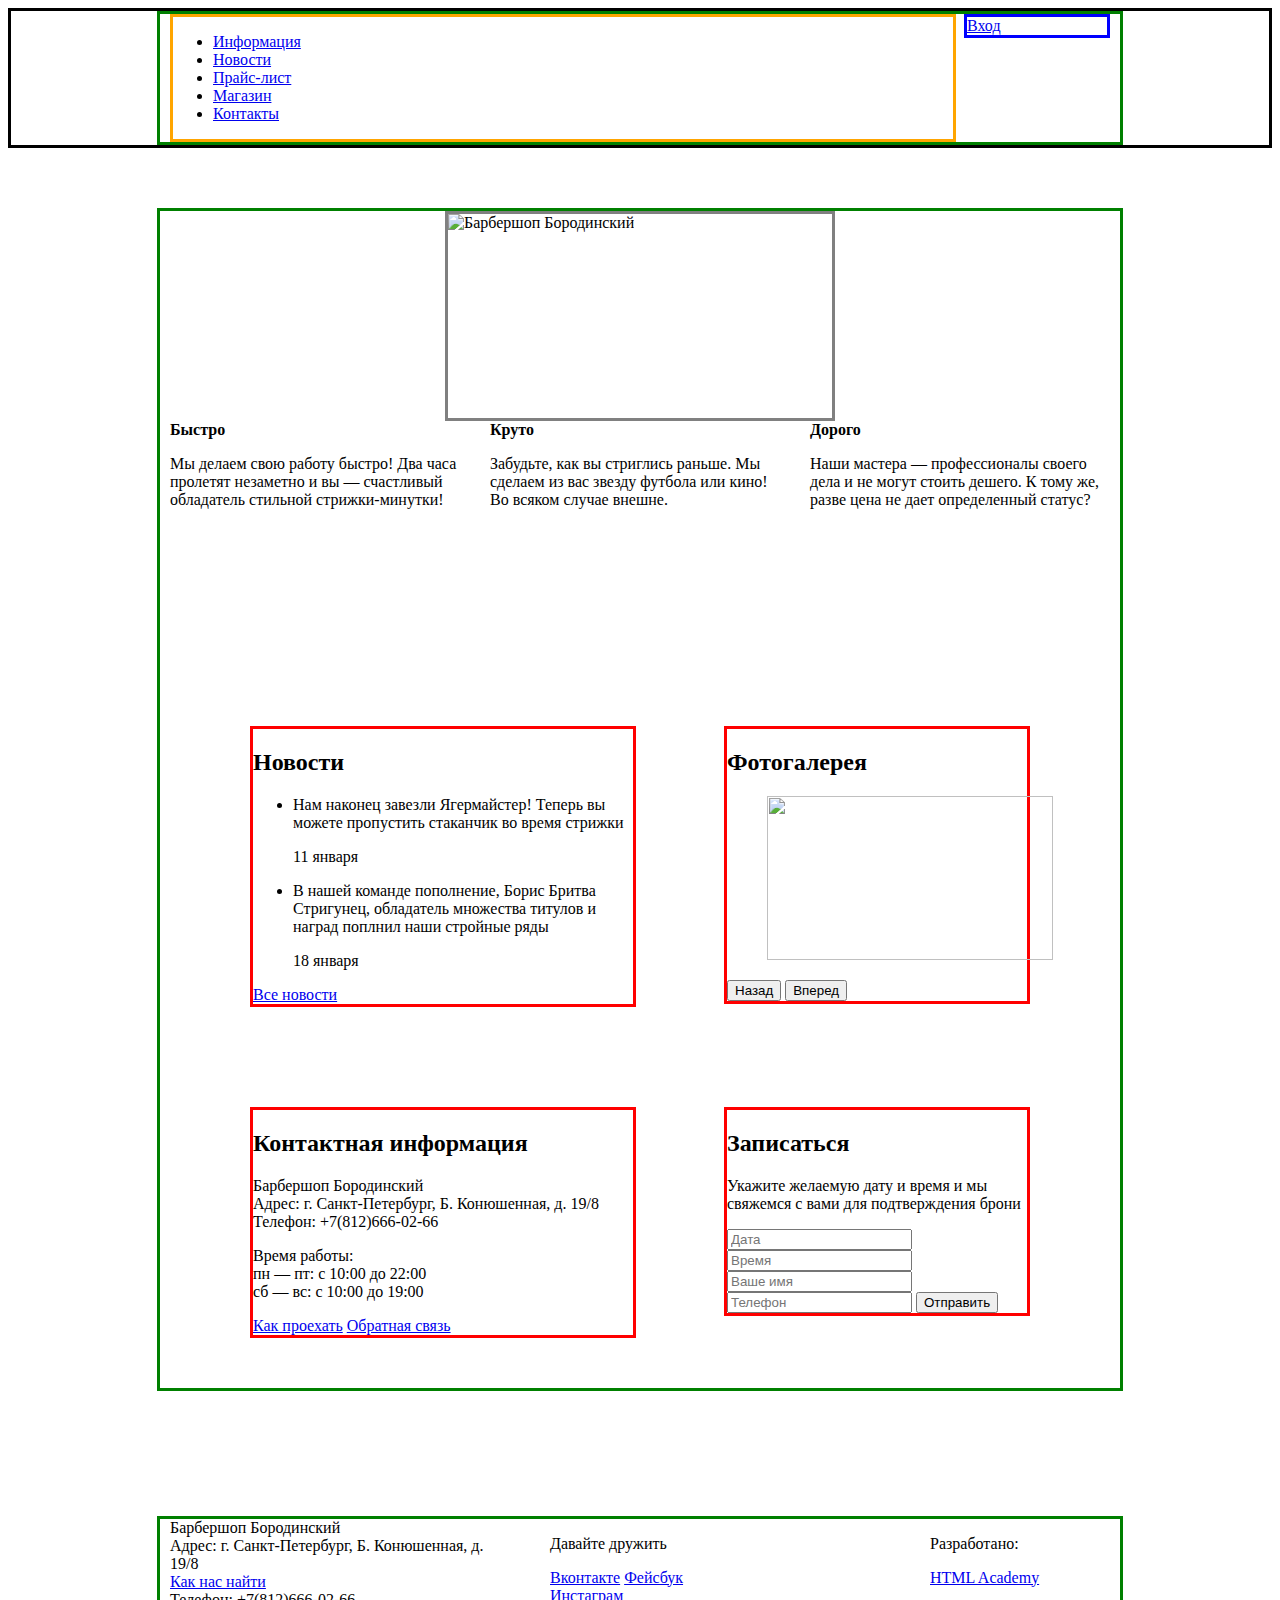
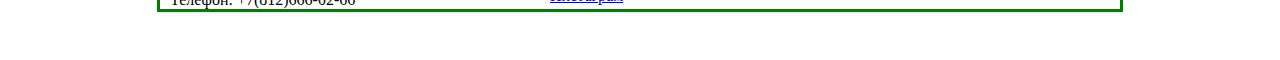
==== index.html @ 7cfe1f8f "сетка" ====
<!DOCTYPE html>
<html lang="ru">
  <head>
    <meta charset="utf-8">
    <title>Барбершоп "Бородинский"</title>
    <link rel="stylesheet" href="style.css">
  </head>
  <body>

    <header class="main-header">
      <div class="container clearfix">
        <nav class="main-navigation">
          <ul>
            <li>
              <a href="#">Информация</a>
            </li>
            <li>
              <a href="#">Новости</a>
            </li>
            <li>
              <a href="#">Прайс-лист</a>
            </li>
            <li>
              <a href="#">Магазин</a>
            </li>
            <li>
              <a href="#">Контакты</a>
            </li>
          </ul>
        </nav>
        <div class="user-block">
          <a class="login" href="#">Вход</a>
        </div>
      </div>
    </header>

      <main class="container">
        <div class="index-logo">
          <img src="img/index-logo.png" width="368" height="204" alt="Барбершоп Бородинский">
        </div>

        <section class="features clearfix">
          <div class="features-item">
            <b class="features-name">Быстро</b>
            <p>Мы делаем свою работу быстро! Два часа пролетят незаметно и вы — счастливый обладатель стильной стрижки-минутки!</p>
          </div>
          <div class="features-item">
            <b class="features-name">Круто</b>
            <p>Забудьте, как вы стриглись раньше. Мы сделаем из вас звезду футбола или кино! Во всяком случае внешне.</p>
          </div>
          <div class="features-item">
            <b class="features-name">Дорого</b>
            <p>Наши мастера — профессионалы своего дела и не могут стоить дешего. К тому же, разве цена не дает определенный статус?</p>
          </div>
        </section>

        <div class="index-content clearfix">
          <div class="index-content-left">
            <h2 class="index-content-title">Новости</h2>
              <ul class="news-preview">
                <li>
                  <p>Нам наконец завезли Ягермайстер! Теперь вы можете пропустить стаканчик во время стрижки</p>
                  <time datetime="2016-01-11">11 января</time>
                </li>
                <li>
                  <p>В нашей команде пополнение, Борис Бритва Стригунец, обладатель множества титулов и наград поплнил наши стройные ряды</p>
                  <time datetime="2016-01-18">18 января</time>
                </li>
              </ul>
              <a class="btn" href="#">Все новости</a>
          </div>
          <div class="index-content-right">
            <h2 class="index-content-title">Фотогалерея</h2>
            <div class="gallery">
              <figure class="gallery-content">
                <img src="img/photo-1.jpg" width="286" height="164" alt="">
              </figure>
              <button class="btn gallery-prev">Назад</button>
              <button class="btn gallery-next">Вперед</button>
            </div>
          </div>
        </div>

        <div class="index-content clearfix">
          <div class="index-content-left">
            <h2 class="index-content-title">Контактная информация</h2>
            <p>
              Барбершоп Бородинский<br>
              Адрес: г. Санкт-Петербург, Б. Конюшенная, д. 19/8<br>
              Телефон: +7(812)666-02-66
            </p>
            <p>
              Время работы:<br>
              пн — пт: c 10:00 до 22:00<br>
              сб — вс: с 10:00 до 19:00
            </p>
            <a class="btn" href="#">Как проехать</a>
            <a class="btn" href="#">Обратная связь</a>
          </div>
          <div class="index-content-right">
            <h2 class="index-content-title">Записаться</h2>
            <p>Укажите желаемую дату и время и мы свяжемся с вами для подтверждения брони</p>
            <form class="appointment-form" action="echo.htmlacademy.ru" method="post">
            <input type="text" name="date" value="" placeholder="Дата">
            <input type="text" name="time" value="" placeholder="Время">
            <input type="text" name="name" value="" placeholder="Ваше имя">
            <input type="tel" name="phone" value="" placeholder="Телефон">
            <button class="btn" type="submit">Отправить</button>
          </form>
          </div>
        </div>
      </main>

      <footer class="main-footer">
        <div class="container clearfix">
          <section class="footer-contacts">
            Барбершоп Бородинский<br>
            Адрес: г. Санкт-Петербург, Б. Конюшенная, д. 19/8<br>
            <a href="#">Как нас найти</a><br>
            Телефон: +7(812)666-02-66
          </section>
          <section class="footer-social">
            <p>Давайте дружить</p>
            <a class="social-btn social-btn-vk" href="#">Вконтакте</a>
            <a class="social-btn social-btn-fb" href="#">Фейсбук</a>
            <a class="social-btn social-btn-inst" href="#">Инстаграм</a>
          </section>
          <section class="footer-copyright">
            <p>Разработано:</p>
            <a class="btn" href="https://htmlacademy.ru">HTML Academy</a>
          </section>
        </div>
      </footer>
  </body>
</html>
---- style.css ----
body{
  background-color: #ffffff;
/*  background-image: url('barbershop-index.jpg');*/
  background-position: 50% 0%;
}

.main-header{
  border: 3px solid black;
  margin-bottom: 60px;
}

.container{
  width: 940px;
  padding: 0 10px;
  margin: 0 auto;
  border: 3px solid green;
}

.main-navigation{
  border: 3px solid orange;
  width: 780px;
  float: left;
}

.user-block{
    border: 3px solid blue;
    width: 140px;
    float: right;
}

.clearfix::after{
  content: '';
  display:table;
  clear: both;
}

.index-logo{
  height: 204px;
  width: 384px;
  margin-left: auto;
  margin-right: auto;
  border: 3px solid gray;
}

.features{
  margin-bottom: 80px;
}

.features-item{
  float: left;
  width: 300px;
  margin-right: 20px;
  min-height: 175px;
}

.features-item:last-child{
  margin-right: 0;
}

.index-content{
  padding: 50px 80px;
}

.index-content-left{
  width: 380px;
  float: left;
    border: 3px solid red;
}

.index-content-right{
  width: 300px;
  float: right;
    border: 3px solid red;
}

.main-footer{
  margin-top: 65px;
  padding-top: 60px;
  padding-bottom: 40px;
}

.footer-contacts{
  float: left;
  width: 320px;
  margin-right: 60px;
}

.footer-social{
  float: left;
  width: 180px;
}

.footer-copyright{
   float: right;
   width: 180px;
}
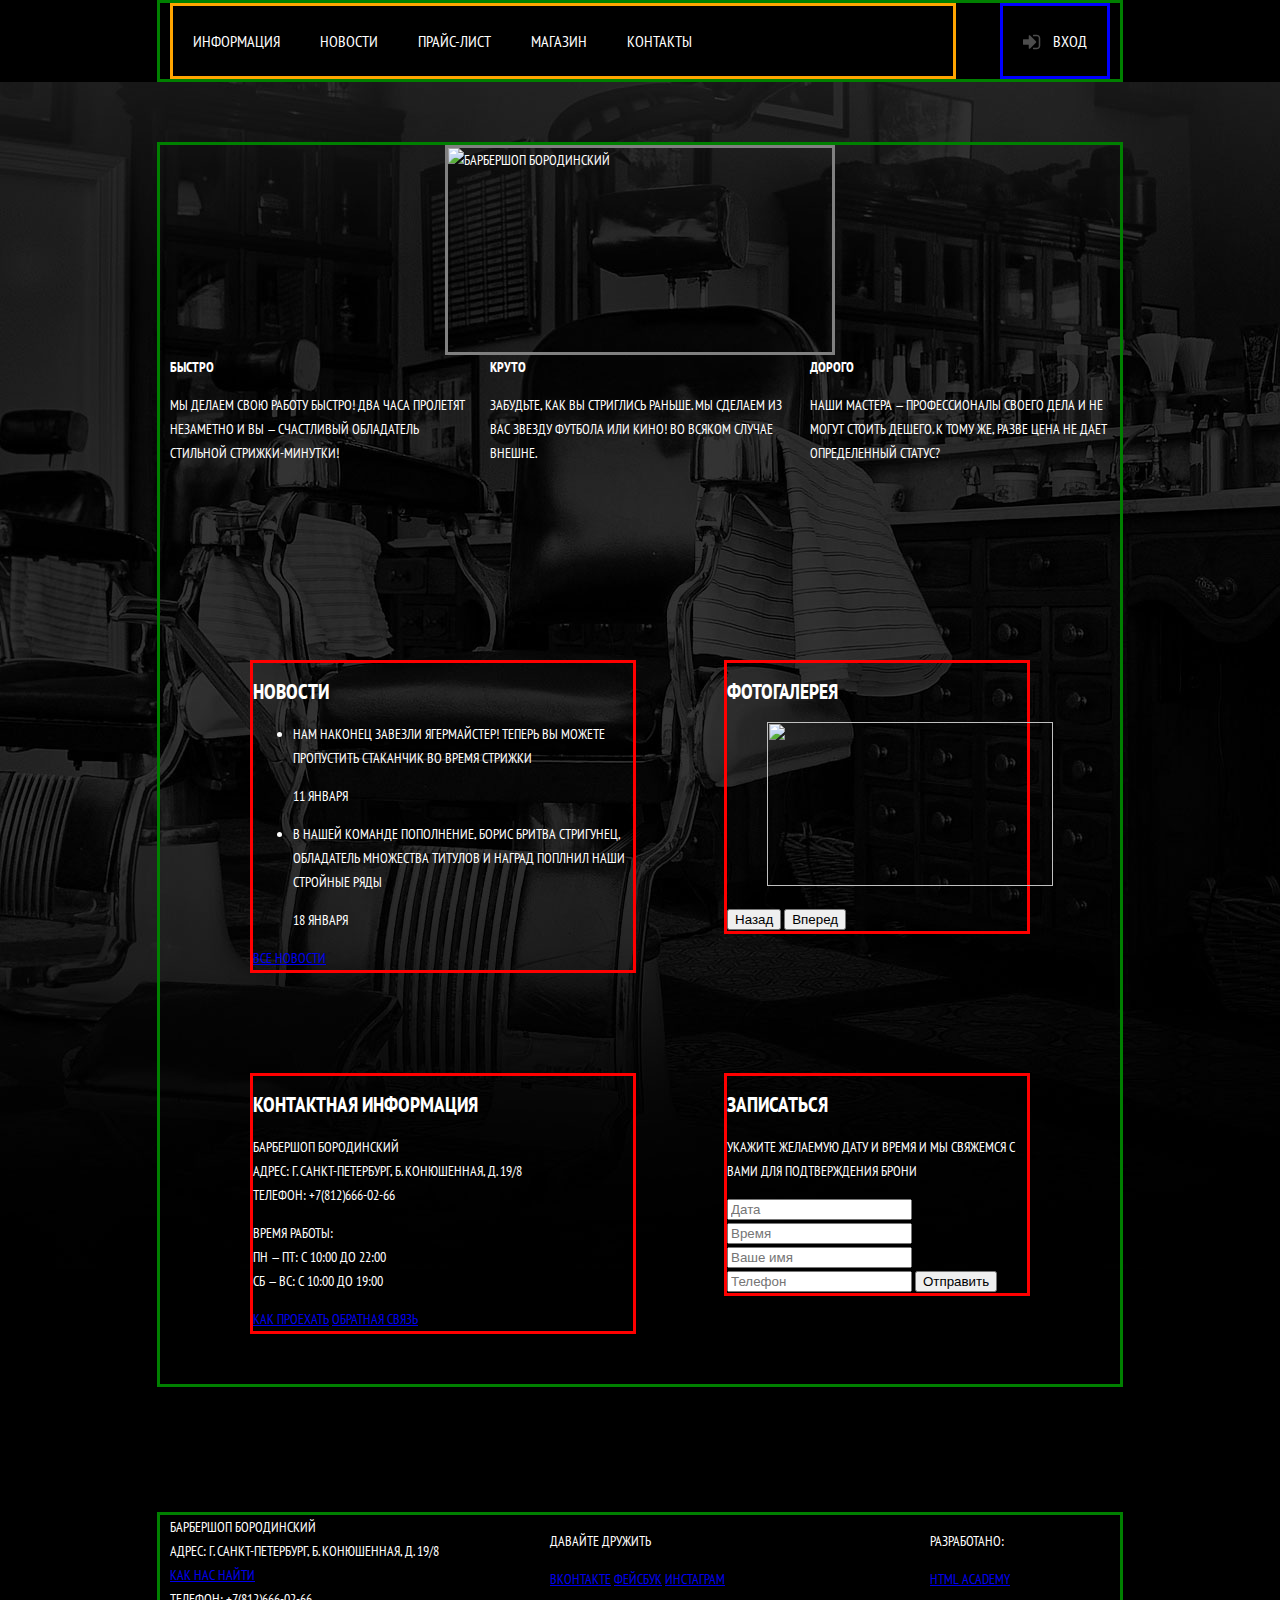
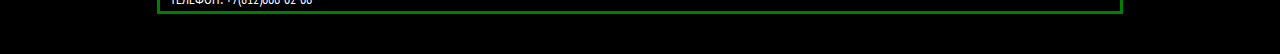
==== commit 7704a3be: "css upd" ====
--- a/index.html
+++ b/index.html
@@ -3,7 +3,9 @@
   <head>
     <meta charset="utf-8">
     <title>Барбершоп "Бородинский"</title>
+    <link rel='stylesheet' href="normalize.css">
     <link rel="stylesheet" href="style.css">
+    <link href="https://fonts.googleapis.com/css?family=PT+Sans+Narrow:400,700&amp;subset=cyrillic" rel="stylesheet">
   </head>
   <body>
 
--- a/style.css
+++ b/style.css
@@ -1,12 +1,20 @@
 body{
-  background-color: #ffffff;
-/*  background-image: url('barbershop-index.jpg');*/
-  background-position: 50% 0%;
+  margin: 0;
+  background-color: #000000;
+  background-image: url('background.jpg');
+  background-repeat: no-repeat;
+  color: #ffffff;
+  font-family: 'PT Sans Narrow', 'Arial', sans-serif;
+  font-size: 14px;
+  line-height: 24px;
+  text-transform: uppercase;
+  background-position: center top;
 }
 
 .main-header{
-  border: 3px solid black;
   margin-bottom: 60px;
+  background-color: #000000;
+  color: #ffffff;
 }
 
 .container{
@@ -22,10 +30,65 @@
   float: left;
 }
 
+.main-navigation ul{
+  font-size: 0;
+  margin: 0;
+  padding: 0;
+  list-style: none;
+}
+
+.main-navigation li{
+  display: inline-block;
+  vertical-align: top;
+
+  font-size: 16px;
+  line-height: 20px;
+}
+
+.main-navigation a{
+  display: block;
+  padding: 25px 20px;
+  color: white;
+  text-decoration: none;
+}
+
+.main-navigation a:hover{
+  background: #242424;
+}
+
 .user-block{
-    border: 3px solid blue;
-    width: 140px;
-    float: right;
+  max-width: 140px;
+  border: 3px solid blue;
+  float: right;
+}
+
+.login{
+  position: relative;
+  display: inline-block;
+  padding: 25px 20px;
+  padding-left: 50px;
+
+  vertical-align: top;
+  font-size: 16px;
+  line-height: 20px;
+  color: white;
+  text-decoration: none;
+}
+
+.login::before{
+  content: '';
+  position: absolute;
+  top: 28px;
+  left: 20px;
+
+  width: 18px;
+  height: 18px;
+  background: transparent url('icon-login.png') no-repeat;
+  opacity: 0.3;
+}
+
+.login:hover::before{
+  opacity: 1;
 }
 
 .clearfix::after{
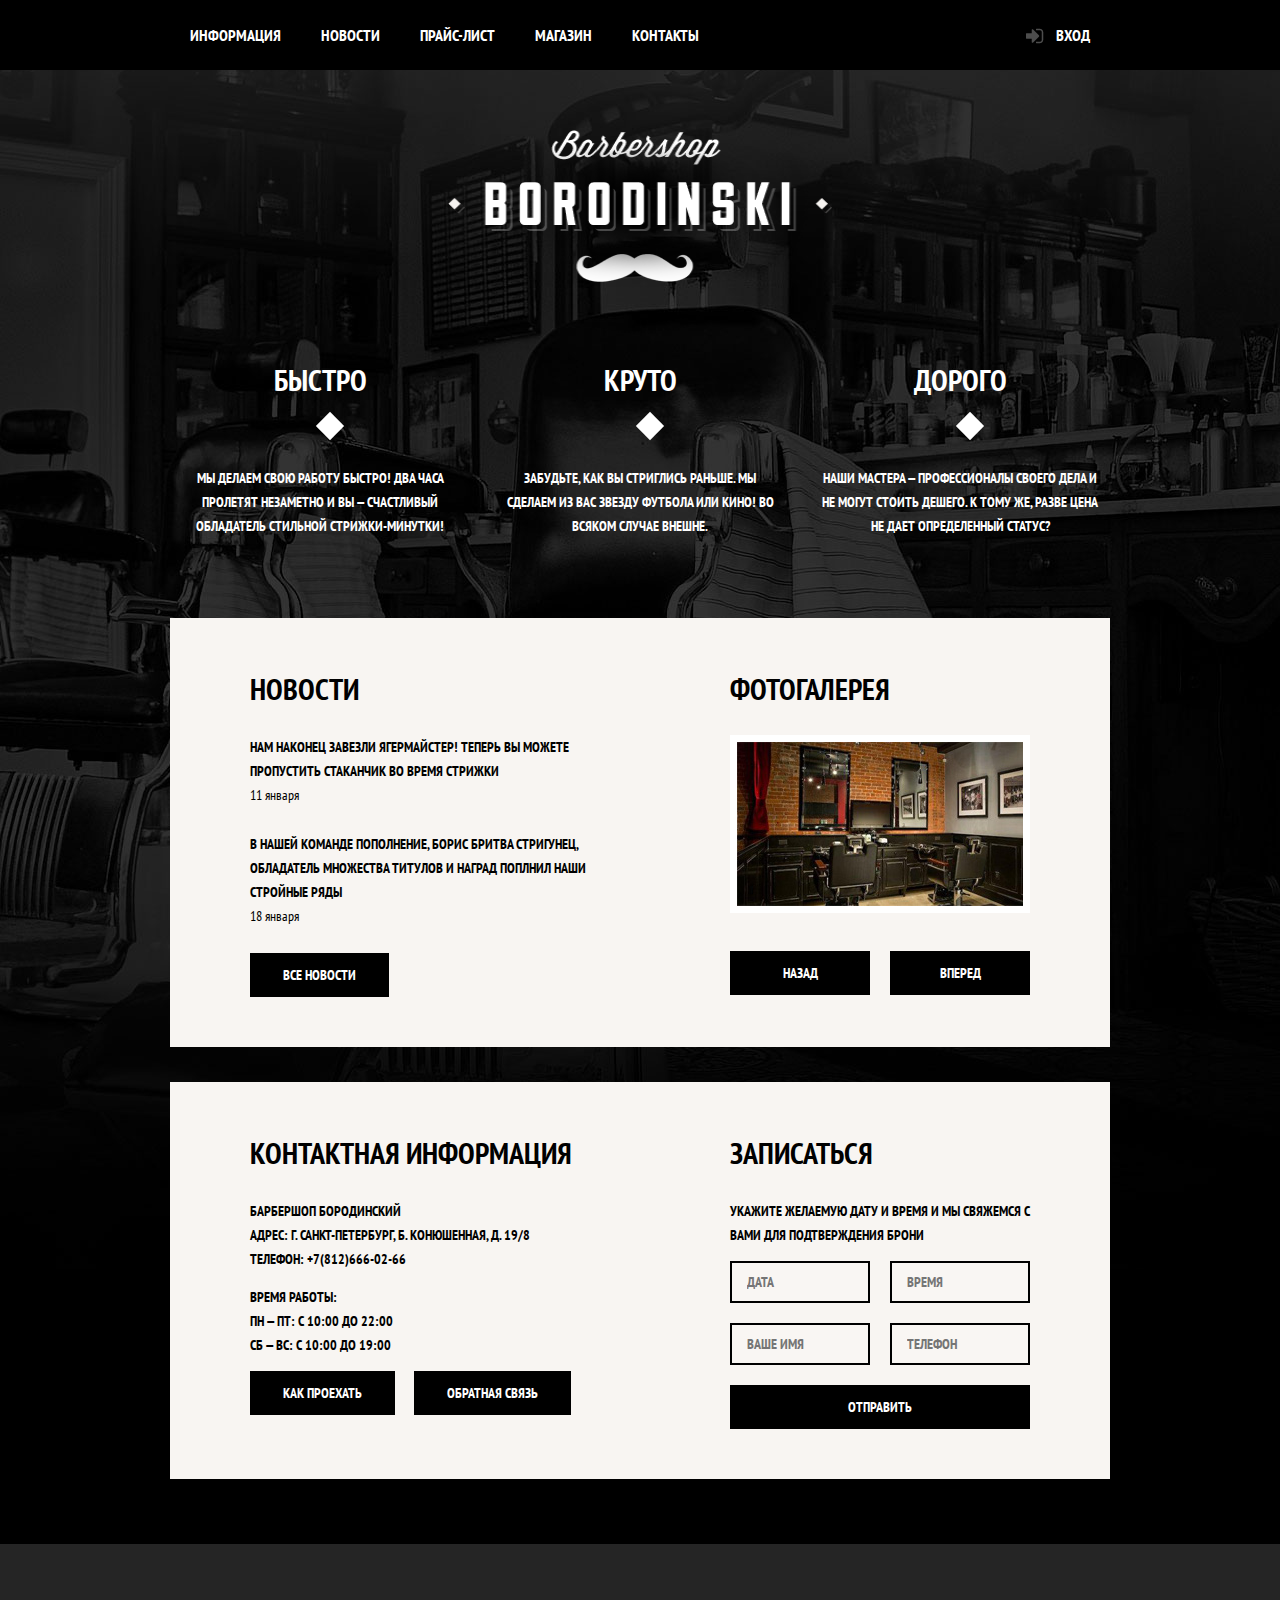
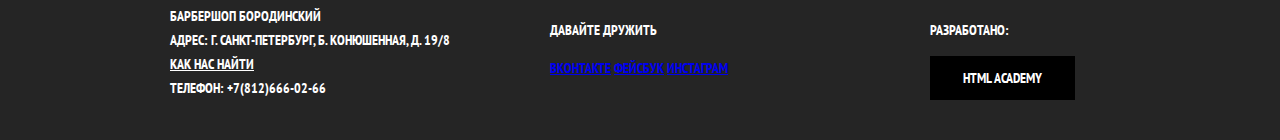
==== commit f6c931e6: "added some css" ====
--- a/index.html
+++ b/index.html
@@ -38,7 +38,7 @@
 
       <main class="container">
         <div class="index-logo">
-          <img src="img/index-logo.png" width="368" height="204" alt="Барбершоп Бородинский">
+          <img src="index-logo.png" width="368" height="204" alt="Барбершоп Бородинский">
         </div>
 
         <section class="features clearfix">
@@ -75,7 +75,7 @@
             <h2 class="index-content-title">Фотогалерея</h2>
             <div class="gallery">
               <figure class="gallery-content">
-                <img src="img/photo-1.jpg" width="286" height="164" alt="">
+                <img src="photo-1.jpg" width="286" height="164" alt="">
               </figure>
               <button class="btn gallery-prev">Назад</button>
               <button class="btn gallery-next">Вперед</button>
--- a/style.css
+++ b/style.css
@@ -9,6 +9,7 @@
   line-height: 24px;
   text-transform: uppercase;
   background-position: center top;
+  font-weight: bold;
 }
 
 .main-header{
@@ -21,11 +22,9 @@
   width: 940px;
   padding: 0 10px;
   margin: 0 auto;
-  border: 3px solid green;
 }
 
 .main-navigation{
-  border: 3px solid orange;
   width: 780px;
   float: left;
 }
@@ -58,7 +57,6 @@
 
 .user-block{
   max-width: 140px;
-  border: 3px solid blue;
   float: right;
 }
 
@@ -100,9 +98,13 @@
 .index-logo{
   height: 204px;
   width: 384px;
-  margin-left: auto;
-  margin-right: auto;
-  border: 3px solid gray;
+  margin: 0 auto;
+  margin-bottom: 25px;
+}
+
+.index-logo img{
+  width: 384px;
+  height: 204px;
 }
 
 .features{
@@ -114,38 +116,203 @@
   width: 300px;
   margin-right: 20px;
   min-height: 175px;
+  text-align: center;
+}
+
+.features-item p{
+  margin: 10px;
+  margin-bottom: 0;
 }
 
 .features-item:last-child{
   margin-right: 0;
 }
 
+.features-name{
+  position: relative;
+  display: block;
+  margin-bottom: 30px;
+  padding-bottom: 35px;
+
+  font-size: 30px;
+  line-height: 42px;
+}
+
+.features-name::after{
+  content: '';
+  position: absolute;
+  bottom: 0;
+  left: 50%;
+
+  margin-right: 10px;
+  display: block;
+  width: 20px;
+  height: 20px;
+
+  background-color: white;
+  transform:rotate(45deg);
+}
+
 .index-content{
   padding: 50px 80px;
+  margin-bottom: 35px;
+  color: black;
+
+  background: url('index-content-shadow.png') no-repeat center,
+  #f8f5f2 url('pattern-white.jpg');
+}
+
+.index-content-title{
+  margin: 0;
+  margin-bottom: 25px;
+
+  font-size: 30px;
+  line-height: 42px;
+}
+
+.news-preview{
+  margin: 0;
+  padding: 0;
+  padding-right: 35px;
+
+  list-style: none;
+}
+
+.news-preview li{
+  margin-bottom: 25px;
+}
+
+.news-preview p{
+  margin-bottom: 0px;
+}
+
+.news-preview time{
+  text-transform: none;
+  font-weight: 400;
+}
+
+.btn{
+  display: inline-block;
+  margin-right: 16px;
+  padding: 10px 33px;
+
+  font-weight: 700;
+  font-size: 14px;
+  line-height: 24px;
+  font-family: 'PT Sans Narrow', 'Arial', sans-serif;
+  vertical-align: top;
+  text-align: center;
+  color: white;
+  text-transform: uppercase;
+  text-decoration: none;
+
+  background-color: black;
+  border: none;
+  outline: none;
+  cursor: pointer;
+}
+
+.btn.disabled,
+.btn:disabled{
+  cursor: default;
+  opacity: 0.5;
+}
+
+.btn.disabled:hover,
+.btn:disabled:hover{
+  background-color: black;
+}
+
+.btn:hover,
+.btn:active{
+  background-color: #663d15;
 }
 
 .index-content-left{
   width: 380px;
   float: left;
-    border: 3px solid red;
 }
 
 .index-content-right{
   width: 300px;
   float: right;
-    border: 3px solid red;
+}
+
+.gallery{
+  position: relative;
+  height: 260px;
+}
+
+.gallery-content{
+  height: 164px;
+  margin: 0;
+
+  background-color: #cccccc;
+  border: 7px solid #ffffff;
+}
+
+.gallery .btn{
+  position: absolute;
+  bottom: 0;
+
+  width: 140px;
+  margin: 0;
+}
+
+.gallery-prev{
+  left: 0;
+}
+
+.gallery-next{
+  right: 0;
+}
+
+.appointment-form input{
+  width: 106px;
+  padding: 7px 15px;
+  float: left;
+  margin-bottom: 20px;
+  margin-right: 20px;
+
+  font: inherit;
+  color: inherit;
+  text-transform: uppercase;
+
+  background-color: #f9f6f3;
+  border: 2px solid black;
+  outline: none;
+}
+
+.appointment-form input:focus{
+  border: 2px solid #663d15
+}
+
+.appointment-form input:nth-child(2n){
+  margin-right: 0;
+}
+
+.appointment-form .btn{
+  clear: both;
+  width: 100%;
 }
 
 .main-footer{
   margin-top: 65px;
   padding-top: 60px;
   padding-bottom: 40px;
+
+  color: white;
+  background: #252525 url('pattern-black.jpg');
 }
 
 .footer-contacts{
   float: left;
   width: 320px;
   margin-right: 60px;
+}
+
+.footer-contacts a{
+  color: white;
 }
 
 .footer-social{
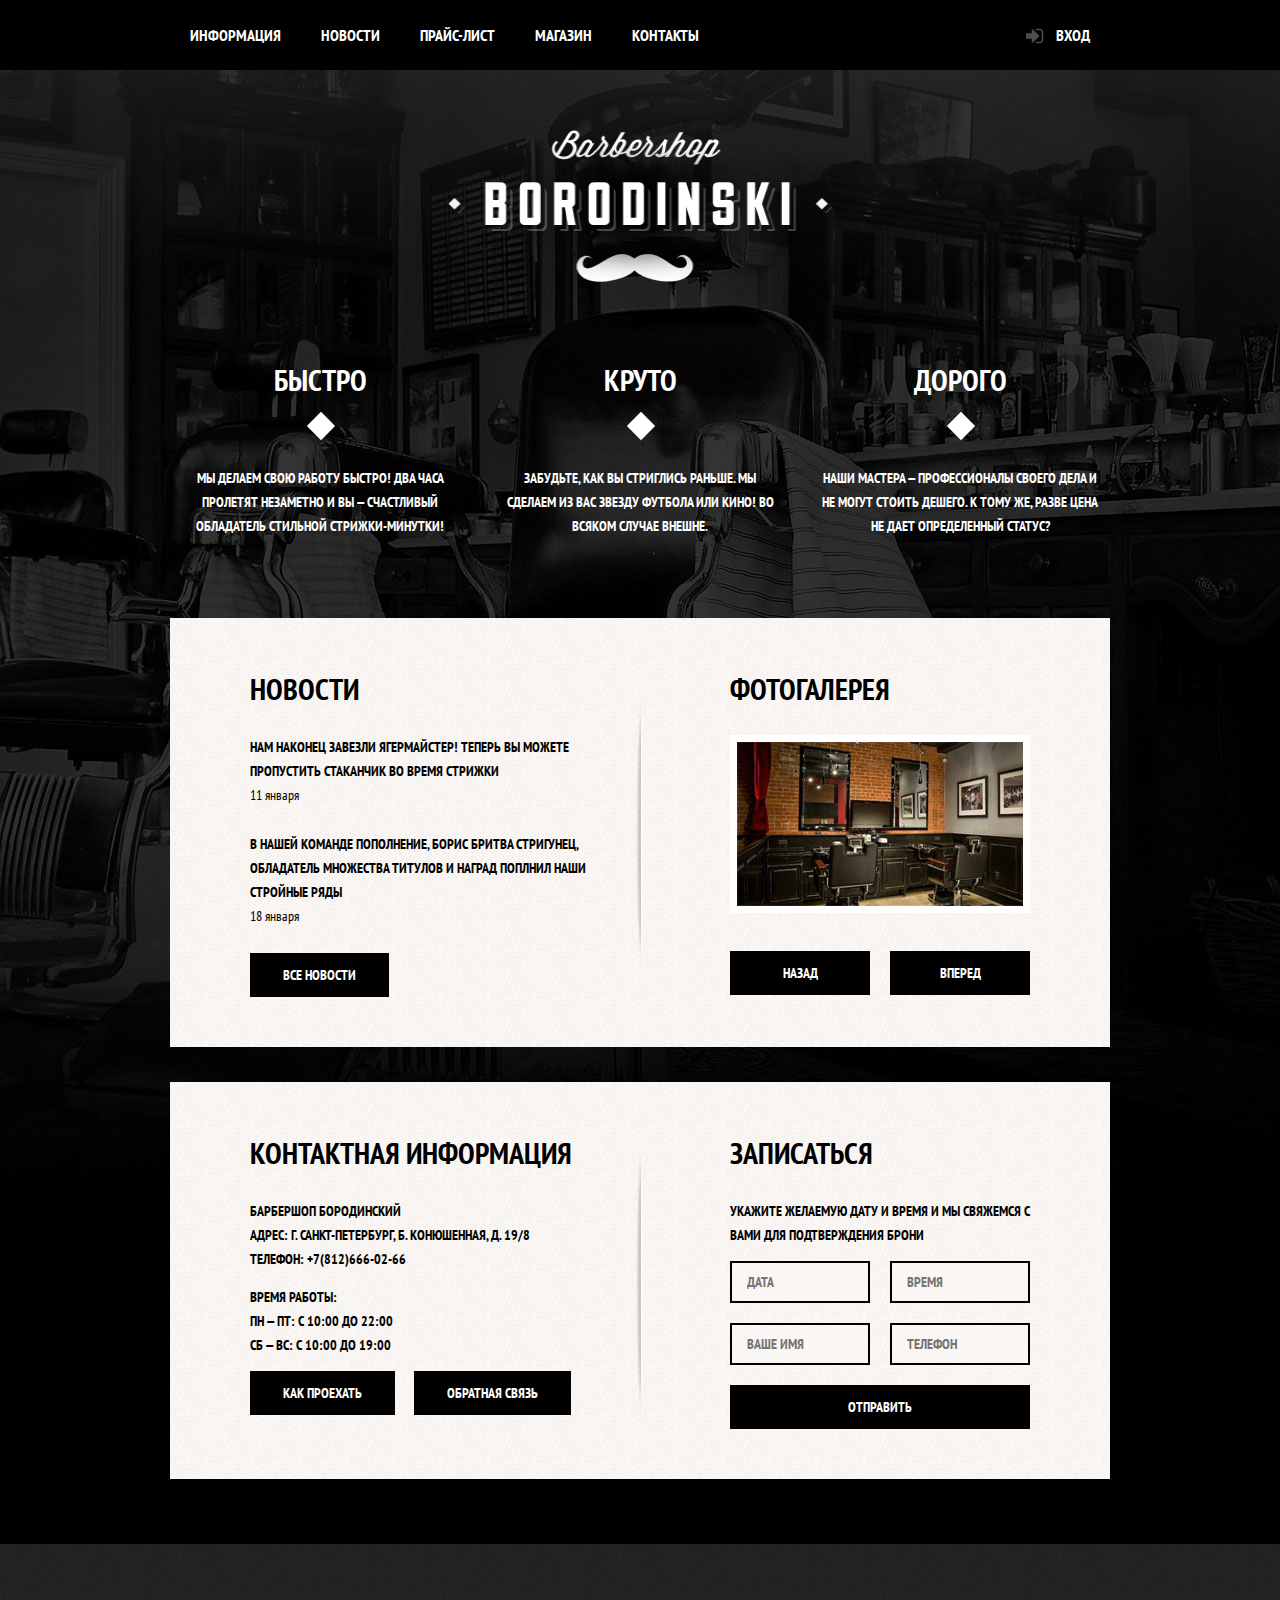
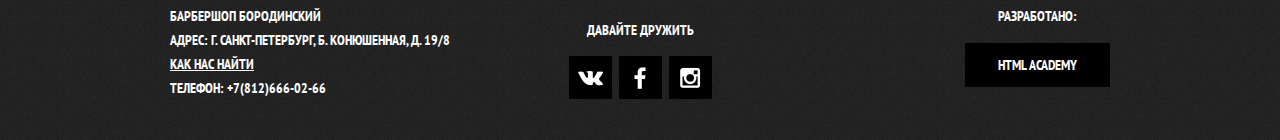
==== commit e88d4c98: "Доверстана index.html" ====
--- a/index.html
+++ b/index.html
@@ -94,7 +94,7 @@
             <p>
               Время работы:<br>
               пн — пт: c 10:00 до 22:00<br>
-              сб — вс: с 10:00 до 19:00
+              сб — вс: с 10:00 до 19:00<br>
             </p>
             <a class="btn" href="#">Как проехать</a>
             <a class="btn" href="#">Обратная связь</a>
--- a/style.css
+++ b/style.css
@@ -142,9 +142,8 @@
   content: '';
   position: absolute;
   bottom: 0;
-  left: 50%;
-
-  margin-right: 10px;
+  left: 47%;
+
   display: block;
   width: 20px;
   height: 20px;
@@ -302,7 +301,7 @@
   padding-bottom: 40px;
 
   color: white;
-  background: #252525 url('pattern-black.jpg');
+  background: #252525 url('black-pattern.png');
 }
 
 .footer-contacts{
@@ -315,12 +314,68 @@
   color: white;
 }
 
+.footer-contacts a:hover{
+  text-decoration: none;
+}
+
 .footer-social{
   float: left;
   width: 180px;
+
+  text-align: center;
+}
+
+.social-btn{
+  display: inline-block;
+  width: 43px;
+  height: 43px;
+  margin: 0 2px;
+
+  font-size: 0;
+  vertical-align: top;
+  text-decoration: none;
+  background: black no-repeat center;
+}
+
+.social-btn:hover{
+  background-color: white;
+}
+
+.social-btn-vk{
+  background: black url('v.png') no-repeat center;
+}
+
+.social-btn-inst{
+  background: black url('i.png') no-repeat center;
+}
+
+.social-btn-fb{
+  background: black url('f.png') no-repeat center;
+}
+
+.social-btn-vk:hover{
+  background: white url('v copy.png') no-repeat center;
+}
+
+.social-btn-inst:hover{
+  background: white url('i copy.png') no-repeat center;
+}
+
+.social-btn-fb:hover{
+  background: white url('f copy.png') no-repeat center;
 }
 
 .footer-copyright{
    float: right;
-   width: 180px;
-}
+   max-width: 180px;
+}
+
+.footer-copyright p{
+  margin: 0;
+  margin-bottom: 15px;
+  text-align: center;
+}
+
+.footer-copyright .btn{
+  margin-right: 0;
+}
